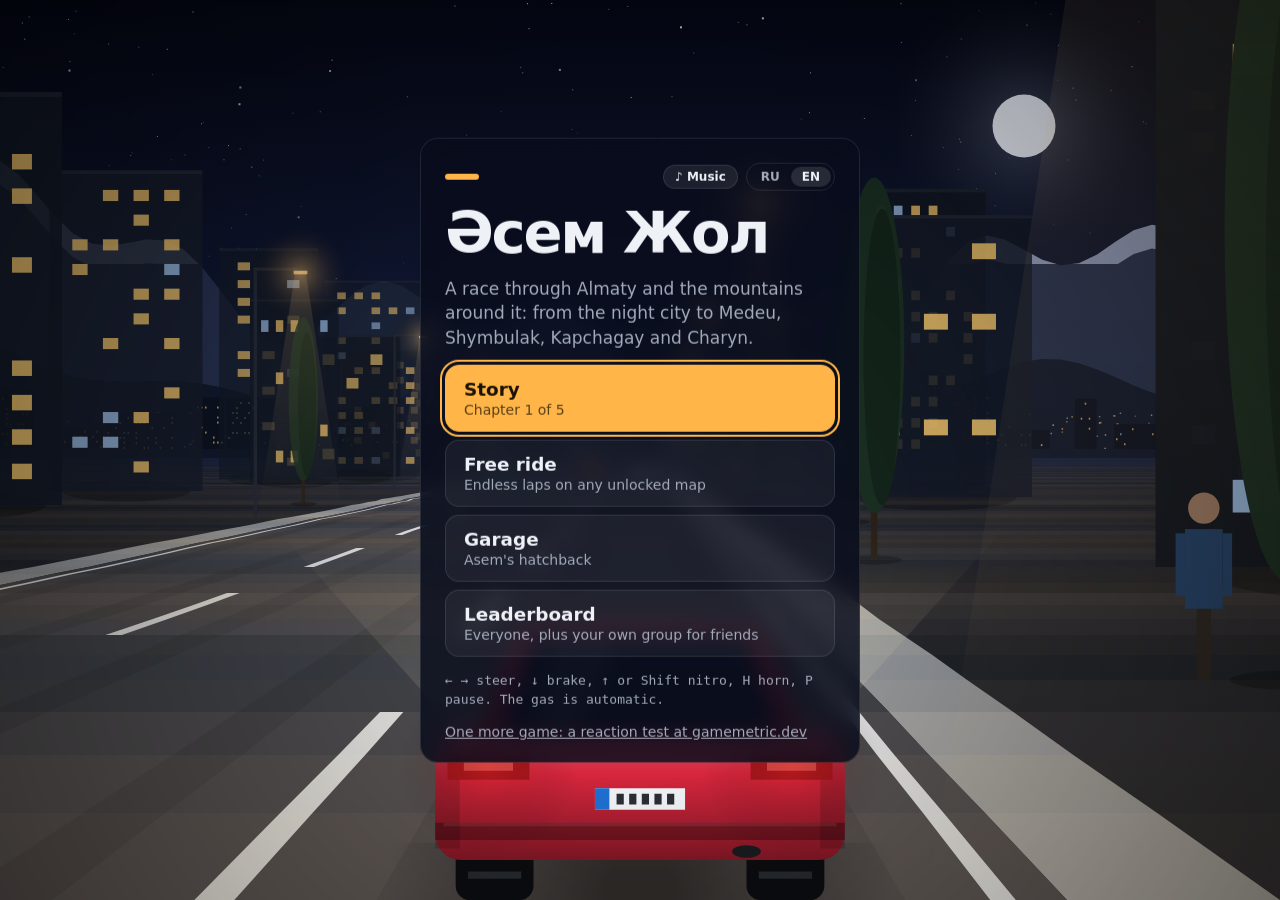
==== index.html @ b5f1201f "Friends in their own cars, Kazakh trash talk, a horn, a more realistic look Daurito drives a Skoda, " ====
<!doctype html>
<html lang="ru">
<head>
<meta charset="utf-8">
<meta name="viewport" content="width=device-width, initial-scale=1, viewport-fit=cover, user-scalable=no">
<title>Әсем Жол: ночная гонка по Алматы</title>
<meta name="description" content="Браузерная гонка по Алматы и горам вокруг: ночной город, дорога на Медеу, Шымбулак на рассвете, Капчагай на закате и Чарынский каньон. Сюжет из пяти глав и свободная езда.">
<link rel="canonical" href="https://asemface.com/">
<link rel="icon" href="favicon.svg" type="image/svg+xml">
<link rel="apple-touch-icon" href="icon-180.png">
<meta name="theme-color" content="#070b1a">
<meta property="og:type" content="website">
<meta property="og:url" content="https://asemface.com/">
<meta property="og:title" content="Әсем Жол: гонка по Алматы и горам">
<meta property="og:description" content="Ночной город, Медеу, Шымбулак, Капчагай и Чарын. Пять глав сюжета и свободная езда прямо в браузере.">
<meta property="og:image" content="https://asemface.com/og.png">
<meta property="og:image:width" content="1200">
<meta property="og:image:height" content="630">
<meta name="twitter:card" content="summary_large_image">
<link rel="stylesheet" href="style.css">
<script type="module" src="js/main.js"></script>
</head>
<body>
<canvas id="game" aria-label="Әсем Жол"></canvas>

<div class="hud" id="hud" hidden>
  <div class="hud-block hud-left">
    <p class="speed"><b id="hudSpeed">0</b> <span id="hudKmh">км/ч</span></p>
    <p class="dist" id="hudDist"></p>
    <div class="nitro" aria-hidden="true"><i id="hudNitro"></i></div>
  </div>
  <div class="hud-block hud-center">
    <p class="time" id="hudTime">0</p>
    <p class="zone" id="hudZone"></p>
    <p class="place" id="hudPlace"></p>
  </div>
  <div class="hud-right">
    <button type="button" class="icon-btn" id="pauseBtn" aria-label="Пауза">II</button>
    <button type="button" class="icon-btn" id="musicBtn" aria-label="Музыка">♪</button>
    <button type="button" class="icon-btn" id="muteBtn">Звук</button>
  </div>
</div>

<div class="banner" id="banner" aria-live="polite"></div>
<div class="toast" id="toast" aria-live="polite"></div>
<button type="button" class="nitro-btn" id="nitroBtn" hidden aria-label="Нитро">N</button>
<button type="button" class="horn-btn" id="hornBtn" hidden>Бип</button>

<div id="ui"></div>

<noscript><p class="noscript">Для игры нужен JavaScript.</p></noscript>
</body>
</html>
---- style.css ----
:root {
  color-scheme: dark;
  --bg: #070b1a;
  --panel: rgba(9, 13, 28, 0.84);
  --card: rgba(255, 255, 255, 0.05);
  --line: rgba(255, 255, 255, 0.1);
  --text: #eef1f6;
  --muted: #a3abbb;
  --accent: #ffb547;
  --on-accent: #1a1204;
  --sans: "Segoe UI Variable Display", "Segoe UI", system-ui, -apple-system, Roboto, Arial, sans-serif;
  --mono: "Cascadia Mono", "SF Mono", ui-monospace, Menlo, Consolas, monospace;
}

* { box-sizing: border-box; }

html, body {
  margin: 0;
  height: 100%;
  overflow: hidden;
  background: var(--bg);
  color: var(--text);
  font-family: var(--sans);
  -webkit-text-size-adjust: 100%;
  -webkit-tap-highlight-color: transparent;
  user-select: none;
  -webkit-user-select: none;
}

[hidden] { display: none !important; }

button { font: inherit; color: inherit; }

:focus-visible { outline: 2px solid var(--accent); outline-offset: 3px; }

#game {
  position: fixed;
  inset: 0;
  width: 100vw;
  height: 100dvh;
  display: block;
  touch-action: none;
}

/* HUD */

.hud {
  position: fixed;
  left: 0;
  right: 0;
  top: 0;
  display: grid;
  grid-template-columns: 1fr auto 1fr;
  align-items: start;
  gap: 8px;
  padding: max(12px, env(safe-area-inset-top)) max(14px, env(safe-area-inset-right)) 0 max(14px, env(safe-area-inset-left));
  pointer-events: none;
}
.hud p { margin: 0; }
.hud-block { text-shadow: 0 1px 3px rgba(0, 0, 0, 0.7); }
.speed { font-size: 0.875rem; color: var(--muted); }
.speed b { font-family: var(--mono); font-size: 1.9rem; color: var(--text); letter-spacing: -0.03em; }
.dist { font-family: var(--mono); font-size: 0.95rem; }
.nitro {
  width: 112px;
  height: 6px;
  margin-top: 8px;
  border-radius: 3px;
  background: rgba(255, 255, 255, 0.15);
  overflow: hidden;
}
.nitro i {
  display: block;
  height: 100%;
  background: linear-gradient(90deg, #5fb4ff, #9fe0ff);
  transform-origin: left center;
  transform: scaleX(0);
}
.hud.boost .nitro i { background: linear-gradient(90deg, #ff9a3d, #ffd36b); }
.hud-center { text-align: center; }
.time {
  font-family: var(--mono);
  font-size: 2.6rem;
  font-weight: 700;
  line-height: 1;
  color: var(--accent);
  letter-spacing: -0.04em;
}
.time.low { color: #ff6b5b; }
.zone { margin-top: 4px; font-size: 0.8125rem; color: var(--text); opacity: 0.85; font-weight: 600; }
.place { margin-top: 2px; font-family: var(--mono); font-size: 0.8125rem; color: var(--accent); font-weight: 700; }
.hud-right { display: flex; justify-content: flex-end; gap: 8px; pointer-events: auto; }
.icon-btn[aria-pressed="false"] { opacity: 0.45; text-decoration: line-through; }
.icon-btn {
  min-width: 40px;
  height: 40px;
  padding: 0 10px;
  border: 1px solid var(--line);
  border-radius: 999px;
  background: rgba(9, 13, 28, 0.55);
  font-weight: 700;
  font-size: 0.8125rem;
  cursor: pointer;
}

@media (max-width: 520px) {
  .speed b { font-size: 1.5rem; }
  .time { font-size: 2.1rem; }
  .dist { font-size: 0.8125rem; }
  .nitro { width: 84px; }
}

/* banner, toast, nitro button */

.banner {
  position: fixed;
  left: 50%;
  top: 26%;
  transform: translate(-50%, -50%);
  text-align: center;
  pointer-events: none;
  opacity: 0;
  text-shadow: 0 2px 10px rgba(0, 0, 0, 0.7);
  width: max-content;
  max-width: 92vw;
}
.banner.show { animation: banner 1.6s ease-out forwards; }
.banner b { display: block; font-size: clamp(2rem, 7vw, 3.6rem); font-weight: 800; letter-spacing: -0.03em; line-height: 1.05; }
.banner span { display: block; margin-top: 6px; font-family: var(--mono); font-size: 1.1rem; color: var(--accent); font-weight: 700; }
@keyframes banner {
  0% { opacity: 0; transform: translate(-50%, -40%) scale(0.96); }
  12% { opacity: 1; transform: translate(-50%, -50%) scale(1); }
  75% { opacity: 1; }
  100% { opacity: 0; }
}

.toast {
  position: fixed;
  left: 50%;
  top: 40%;
  transform: translate(-50%, 0);
  padding: 6px 14px;
  border-radius: 999px;
  background: rgba(95, 180, 255, 0.92);
  color: #04121f;
  font-weight: 800;
  font-size: 0.95rem;
  pointer-events: none;
  opacity: 0;
  transition: opacity 0.2s, transform 0.2s;
}
.toast.show { opacity: 1; transform: translate(-50%, -8px); }

.nitro-btn {
  position: fixed;
  right: max(18px, env(safe-area-inset-right));
  bottom: max(22px, env(safe-area-inset-bottom));
  width: 64px;
  height: 64px;
  border: 2px solid rgba(159, 224, 255, 0.6);
  border-radius: 50%;
  background: rgba(9, 13, 28, 0.5);
  color: #9fe0ff;
  font-weight: 800;
  font-size: 1.2rem;
  touch-action: none;
}
.horn-btn {
  position: fixed;
  right: max(18px, env(safe-area-inset-right));
  bottom: calc(max(22px, env(safe-area-inset-bottom)) + 76px);
  width: 56px;
  height: 56px;
  border: 2px solid rgba(255, 181, 71, 0.6);
  border-radius: 50%;
  background: rgba(9, 13, 28, 0.5);
  color: var(--accent);
  font-weight: 800;
  font-size: 0.85rem;
  touch-action: none;
}
.nitro-btn.on { background: #5fb4ff; color: #04121f; }

/* panels */

#ui:empty { display: none; }

.panel {
  position: fixed;
  left: 50%;
  top: 50%;
  transform: translate(-50%, -50%);
  width: min(440px, calc(100vw - 24px));
  max-height: calc(100dvh - 24px);
  overflow: auto;
  overscroll-behavior: contain;
  display: grid;
  gap: 14px;
  justify-items: start;
  align-content: start;
  padding: 24px 24px 22px;
  border: 1px solid var(--line);
  border-radius: 18px;
  background: var(--panel);
  -webkit-backdrop-filter: blur(10px);
  backdrop-filter: blur(10px);
  user-select: text;
  -webkit-user-select: text;
}
.panel.wide { width: min(760px, calc(100vw - 24px)); }
.panel-top { width: 100%; display: flex; align-items: center; justify-content: space-between; }
.mark { width: 34px; height: 6px; border-radius: 3px; background: var(--accent); }
.panel h1 { margin: 0; font-size: clamp(2.6rem, 11vw, 3.6rem); font-weight: 800; letter-spacing: -0.04em; line-height: 1; }
.panel h2 { margin: 0; font-size: 1.7rem; font-weight: 800; letter-spacing: -0.03em; line-height: 1.1; }
.panel p { margin: 0; }
.tag { color: var(--muted); font-size: 1.0625rem; line-height: 1.45; }
.keys { font-family: var(--mono); font-size: 0.8125rem; color: var(--muted); line-height: 1.5; }
.best { font-family: var(--mono); font-size: 0.9375rem; display: inline-flex; align-items: center; gap: 8px; }
.more { font-size: 0.875rem; color: var(--muted); }
.more:hover { color: var(--text); }
.over-label { color: var(--muted); font-weight: 600; }
.over-dist { font-family: var(--mono); font-size: 2.8rem; font-weight: 700; letter-spacing: -0.04em; line-height: 1; }
.record { color: var(--accent); font-weight: 800; }
.note { min-height: 1.3em; font-size: 0.9rem; color: var(--accent); font-weight: 600; }
.row { display: flex; flex-wrap: wrap; gap: 10px; }

.panel-head { width: 100%; display: flex; align-items: center; gap: 12px; }
.panel-head h2 { flex: 1; }
.head-note { font-family: var(--mono); font-size: 0.8125rem; color: var(--muted); }
.back {
  width: 40px;
  height: 40px;
  flex: none;
  border: 1px solid var(--line);
  border-radius: 50%;
  background: transparent;
  font-size: 1.1rem;
  cursor: pointer;
}

.top-right { display: flex; align-items: center; gap: 8px; }
.chip-btn { padding: 4px 11px; border: 1px solid var(--line); border-radius: 999px; background: none; font-size: 0.75rem; font-weight: 700; color: var(--muted); cursor: pointer; }
.chip-btn[aria-pressed="true"] { color: var(--text); background: rgba(255, 255, 255, 0.08); }
.langs { display: inline-flex; padding: 3px; border: 1px solid var(--line); border-radius: 999px; }
.langs button { border: 0; background: none; padding: 3px 11px; border-radius: 999px; font-size: 0.75rem; font-weight: 700; color: var(--muted); cursor: pointer; }
.langs button[aria-pressed="true"] { background: rgba(255, 255, 255, 0.12); color: var(--text); }

.btn {
  min-height: 46px;
  padding: 11px 22px;
  border: 1px solid var(--line);
  border-radius: 999px;
  background: transparent;
  font-weight: 700;
  font-size: 1rem;
  white-space: nowrap;
  cursor: pointer;
  transition: transform 0.15s, background-color 0.15s;
}
.btn:active { transform: translateY(1px) scale(0.98); }
.btn.primary { background: var(--accent); border-color: var(--accent); color: var(--on-accent); }
.btn.primary:hover { background: #ffc46b; }
.btn.ghost { border-color: transparent; color: var(--muted); }

/* main menu */

.menu { width: 100%; display: grid; gap: 8px; }
.menu-item {
  display: grid;
  gap: 2px;
  justify-items: start;
  width: 100%;
  padding: 13px 18px;
  border: 1px solid var(--line);
  border-radius: 14px;
  background: var(--card);
  text-align: left;
  cursor: pointer;
  transition: transform 0.15s, border-color 0.15s;
}
.menu-item:hover { border-color: rgba(255, 255, 255, 0.28); }
.menu-item:active { transform: scale(0.99); }
.menu-item b { font-size: 1.15rem; font-weight: 800; }
.menu-item span { font-size: 0.875rem; color: var(--muted); }
.menu-item.primary { background: var(--accent); border-color: var(--accent); color: var(--on-accent); }
.menu-item.primary span { color: rgba(26, 18, 4, 0.72); }

/* chapter and map cards */

.cards {
  width: 100%;
  display: grid;
  grid-template-columns: repeat(auto-fill, minmax(210px, 1fr));
  gap: 12px;
}
.card {
  display: grid;
  align-content: start;
  padding: 0;
  overflow: hidden;
  border: 1px solid var(--line);
  border-radius: 14px;
  background: var(--card);
  text-align: left;
  cursor: pointer;
  transition: transform 0.15s, border-color 0.15s;
}
.card:hover:not([disabled]) { border-color: rgba(255, 255, 255, 0.3); transform: translateY(-2px); }
.card[disabled] { cursor: default; }
.card[disabled] img { filter: grayscale(0.85) brightness(0.55); }
.card img { width: 100%; aspect-ratio: 16 / 9; display: block; object-fit: cover; }
.card-body { display: grid; gap: 4px; padding: 10px 12px 12px; }
.card-body small { font-size: 0.75rem; color: var(--muted); font-weight: 600; }
.card-body b { font-size: 1.02rem; font-weight: 800; }
.card-body .best { font-size: 0.8125rem; color: var(--muted); }
.lock { font-size: 0.8125rem; color: var(--muted); }

.stars { display: inline-flex; gap: 2px; font-size: 1.05rem; line-height: 1; }
.stars i { font-style: normal; color: rgba(255, 255, 255, 0.22); }
.stars i.on { color: var(--accent); }
.panel > .stars { font-size: 2rem; gap: 6px; }

.hero-img { width: 100%; aspect-ratio: 16 / 9; object-fit: cover; border-radius: 12px; border: 1px solid var(--line); }
.story-title { font-size: 1.9rem; }
.goal { font-size: 0.975rem; line-height: 1.45; }
.goal b { color: var(--accent); }

/* leaderboard */

.chips { width: 100%; display: flex; flex-wrap: wrap; gap: 6px; }
.chip { padding: 6px 12px; border: 1px solid var(--line); border-radius: 999px; background: none; font-size: 0.8125rem; font-weight: 700; color: var(--muted); cursor: pointer; white-space: nowrap; }
.chip.on { background: var(--accent); border-color: var(--accent); color: var(--on-accent); }
.chips.boards .chip.on { background: rgba(255, 255, 255, 0.14); border-color: rgba(255, 255, 255, 0.3); color: var(--text); }
.board { width: 100%; margin: 0; padding: 0; list-style: none; display: grid; gap: 2px; }
.row-entry { display: grid; grid-template-columns: 2.2em 12px 1fr auto; align-items: center; gap: 10px; padding: 7px 10px; border-radius: 10px; }
.row-entry:nth-child(odd) { background: var(--card); }
.row-entry.me { background: rgba(255, 181, 71, 0.16); }
.row-entry .pos { font-family: var(--mono); color: var(--muted); text-align: right; }
.row-entry .dot { width: 12px; height: 12px; border-radius: 50%; }
.row-entry .who { font-weight: 700; overflow: hidden; text-overflow: ellipsis; white-space: nowrap; }
.row-entry .who small { margin-left: 8px; font-weight: 600; font-size: 0.72rem; color: var(--muted); }
.row-entry.me .who small { color: var(--accent); }
.row-entry .val { font-family: var(--mono); font-weight: 700; }
.row-entry.npc { opacity: 0.8; }
.board .empty { padding: 10px; color: var(--muted); }
.board-note { font-size: 0.875rem; color: var(--muted); min-height: 1.2em; }
.name-box, .send-box { width: 100%; display: grid; gap: 6px; }
.name-box label { font-weight: 700; font-size: 0.9rem; }
.name-box input, .send-box input {
  flex: 1;
  min-width: 0;
  height: 44px;
  padding: 0 14px;
  border: 1px solid var(--line);
  border-radius: 999px;
  background: rgba(255, 255, 255, 0.06);
  color: var(--text);
  font: inherit;
}
.name-box input:focus, .send-box input:focus { outline: 2px solid var(--accent); outline-offset: 1px; }
.name-box .row, .send-box .row { flex-wrap: nowrap; }
.hint { font-size: 0.78rem; color: var(--muted); }

/* garage */

.showcase { width: 100%; display: grid; grid-template-columns: 1.1fr 1fr; gap: 16px; align-items: start; }
.car-big { width: 100%; height: auto; border-radius: 12px; display: block; border: 1px solid var(--line); }
.paint-label { font-size: 0.8125rem; color: var(--muted); font-weight: 600; }
.paints { display: flex; flex-wrap: wrap; gap: 7px; }
.paint { width: 26px; height: 26px; border-radius: 50%; border: 2px solid rgba(255, 255, 255, 0.25); cursor: pointer; padding: 0; }
.paint.on { border-color: var(--accent); box-shadow: 0 0 0 2px rgba(255, 181, 71, 0.35); }
.car-grid { width: 100%; display: grid; grid-template-columns: repeat(auto-fill, minmax(118px, 1fr)); gap: 8px; }
.car-tile { display: grid; gap: 4px; padding: 6px 6px 8px; border: 1px solid var(--line); border-radius: 12px; background: var(--card); cursor: pointer; text-align: center; font-size: 0.8125rem; font-weight: 700; }
.car-tile canvas { width: 100%; height: auto; border-radius: 8px; display: block; }
.car-tile.viewing { border-color: rgba(255, 255, 255, 0.4); }
.car-tile.chosen { border-color: var(--accent); }
.car-tile .lock { font-weight: 600; }
@media (max-width: 600px) { .showcase { grid-template-columns: 1fr; } }

.garage { width: 100%; display: grid; gap: 12px; }
.car {
  display: grid;
  grid-template-columns: 180px 1fr;
  gap: 14px;
  align-items: start;
  padding: 12px;
  border: 1px solid var(--line);
  border-radius: 14px;
  background: var(--card);
}
.car.selected { border-color: var(--accent); }
.car-pic { width: 100%; height: auto; border-radius: 10px; display: block; }
.car-body { display: grid; gap: 8px; justify-items: start; }
.car-body b { font-size: 1.1rem; }
.car-note { font-size: 0.875rem; color: var(--muted); line-height: 1.4; }
.car-stats { margin: 0; display: grid; grid-template-columns: auto auto; gap: 4px 12px; align-items: center; font-size: 0.8125rem; color: var(--muted); }
.car-stats dd { margin: 0; display: inline-flex; gap: 3px; }
.car-stats i { width: 14px; height: 6px; border-radius: 2px; background: rgba(255, 255, 255, 0.15); }
.car-stats i.on { background: var(--accent); }
.picked { font-weight: 700; color: var(--accent); }

@media (max-width: 520px) {
  .panel { padding: 20px 16px 18px; }
  .car { grid-template-columns: 1fr; }
  .cards { grid-template-columns: 1fr 1fr; gap: 8px; }
  .card-body { padding: 8px 10px 10px; }
  .card-body b { font-size: 0.9rem; }
}

.noscript { position: fixed; inset: 0; display: grid; place-items: center; font-weight: 700; }

/* link preview frame, see ?og in js/main.js */
.og #ui, .og .hud { display: none !important; }
.og-title {
  position: fixed;
  left: 64px;
  top: 56px;
  display: grid;
  gap: 10px;
  text-shadow: 0 2px 16px rgba(0, 0, 0, 0.6);
}
.og-title b { font-size: 108px; font-weight: 800; letter-spacing: -0.045em; line-height: 1; }
.og-title span { font-size: 34px; font-weight: 600; color: var(--accent); }

@media (prefers-reduced-motion: reduce) {
  .banner.show { animation-timing-function: steps(1); }
  .card, .menu-item, .btn { transition: none; }
}
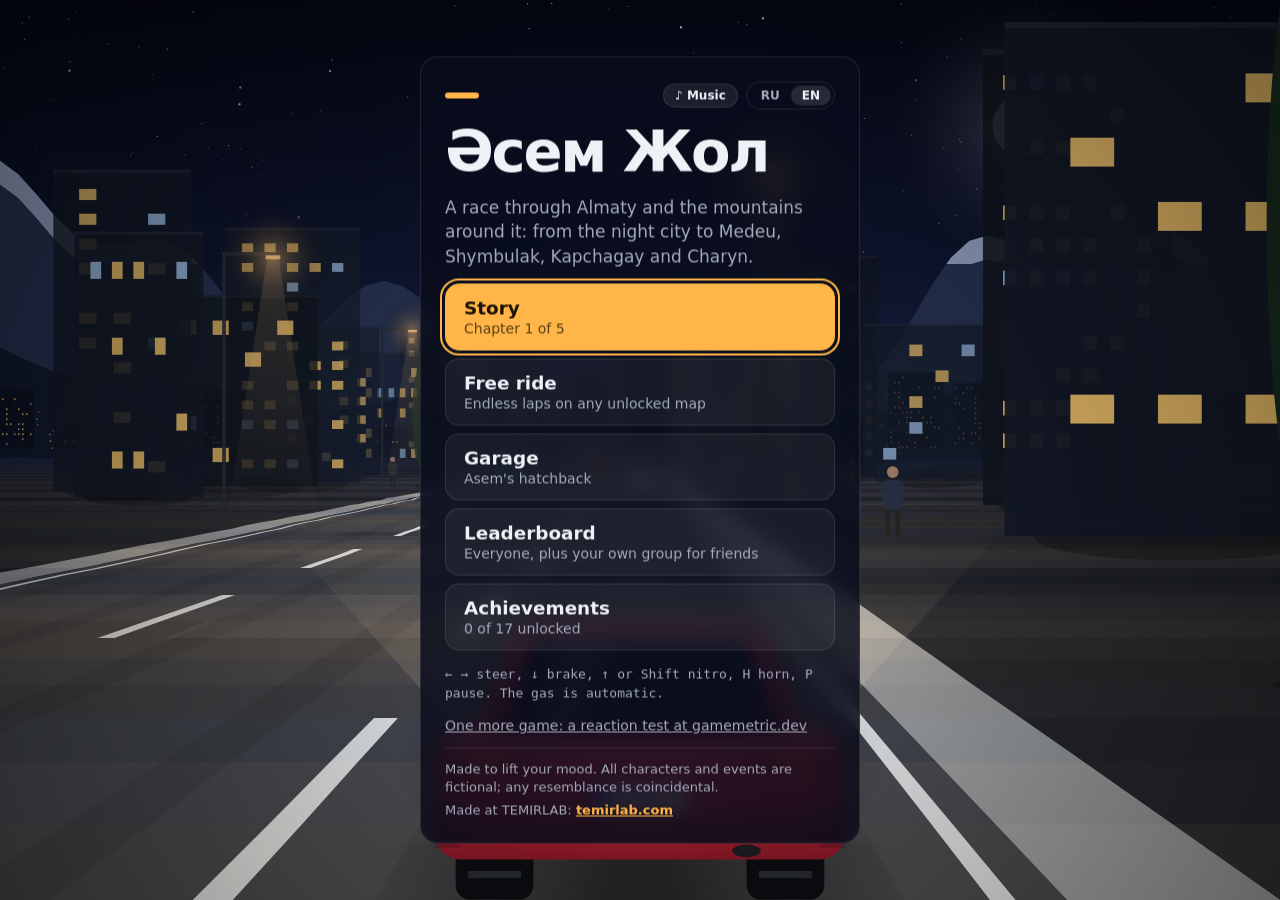
==== commit 96fb7fb2: "Style points, achievements, baursaks, potholes, the melon truck, fireworks Close calls, overtakes, p" ====
--- a/index.html
+++ b/index.html
@@ -33,6 +33,7 @@
     <p class="time" id="hudTime">0</p>
     <p class="zone" id="hudZone"></p>
     <p class="place" id="hudPlace"></p>
+    <p class="style-total" id="hudStyle"></p>
   </div>
   <div class="hud-right">
     <button type="button" class="icon-btn" id="pauseBtn" aria-label="Пауза">II</button>
@@ -43,6 +44,8 @@
 
 <div class="banner" id="banner" aria-live="polite"></div>
 <div class="toast" id="toast" aria-live="polite"></div>
+<div class="style-pop" id="stylePop" aria-hidden="true"></div>
+<div class="ach-toast" id="achToast" aria-live="polite"></div>
 <button type="button" class="nitro-btn" id="nitroBtn" hidden aria-label="Нитро">N</button>
 <button type="button" class="horn-btn" id="hornBtn" hidden>Бип</button>
 
--- a/style.css
+++ b/style.css
@@ -76,6 +76,8 @@
   transform-origin: left center;
   transform: scaleX(0);
 }
+.hud.radar .speed b { color: #ff5a4a; animation: radar 0.5s steps(2) infinite; }
+@keyframes radar { 50% { opacity: 0.45; } }
 .hud.boost .nitro i { background: linear-gradient(90deg, #ff9a3d, #ffd36b); }
 .hud-center { text-align: center; }
 .time {
@@ -151,6 +153,53 @@
 }
 .toast.show { opacity: 1; transform: translate(-50%, -8px); }
 
+.style-total { margin-top: 2px; font-family: var(--mono); font-size: 0.8125rem; color: #9fe0ff; font-weight: 700; }
+.style-pop {
+  position: fixed;
+  left: 50%;
+  bottom: 30%;
+  transform: translateX(-50%);
+  font-weight: 800;
+  font-size: clamp(1rem, 3.4vw, 1.4rem);
+  color: #9fe0ff;
+  text-shadow: 0 2px 8px rgba(0, 0, 0, 0.7);
+  pointer-events: none;
+  opacity: 0;
+  white-space: nowrap;
+}
+.style-pop.show { animation: pop-up 1.1s ease-out forwards; }
+@keyframes pop-up {
+  0% { opacity: 0; transform: translate(-50%, 10px) scale(0.9); }
+  15% { opacity: 1; transform: translate(-50%, 0) scale(1.05); }
+  70% { opacity: 1; }
+  100% { opacity: 0; transform: translate(-50%, -30px) scale(1); }
+}
+.ach-toast {
+  position: fixed;
+  left: 50%;
+  top: calc(max(12px, env(safe-area-inset-top)) + 118px);
+  transform: translate(-50%, -40px);
+  opacity: 0;
+  display: grid;
+  gap: 2px;
+  justify-items: center;
+  padding: 10px 18px;
+  border: 1px solid var(--accent);
+  border-radius: 14px;
+  background: rgba(9, 13, 28, 0.9);
+  pointer-events: none;
+  transition: transform 0.35s cubic-bezier(0.16, 1, 0.3, 1), opacity 0.25s;
+}
+.ach-toast.show { transform: translate(-50%, 0); opacity: 1; }
+.ach-toast small { font-size: 0.72rem; color: var(--accent); font-weight: 700; text-transform: uppercase; letter-spacing: 0.06em; }
+.ach-toast b { font-size: 1rem; }
+.ach-list { width: 100%; display: grid; grid-template-columns: repeat(auto-fill, minmax(230px, 1fr)); gap: 8px; }
+.ach { display: grid; grid-template-columns: 28px 1fr; gap: 10px; align-items: start; padding: 10px 12px; border: 1px solid var(--line); border-radius: 12px; background: var(--card); opacity: 0.6; }
+.ach.done { opacity: 1; border-color: rgba(255, 181, 71, 0.5); }
+.ach-mark { width: 26px; height: 26px; border-radius: 50%; display: grid; place-items: center; border: 1px solid var(--line); color: var(--on-accent); font-weight: 800; }
+.ach.done .ach-mark { background: var(--accent); border-color: var(--accent); }
+.ach b { font-size: 0.95rem; }
+.ach p { margin: 2px 0 0; font-size: 0.8125rem; color: var(--muted); line-height: 1.35; }
 .nitro-btn {
   position: fixed;
   right: max(18px, env(safe-area-inset-right));
@@ -218,6 +267,9 @@
 .best { font-family: var(--mono); font-size: 0.9375rem; display: inline-flex; align-items: center; gap: 8px; }
 .more { font-size: 0.875rem; color: var(--muted); }
 .more:hover { color: var(--text); }
+.about { width: 100%; display: grid; gap: 4px; padding-top: 12px; border-top: 1px solid var(--line); font-size: 0.8125rem; color: var(--muted); line-height: 1.45; }
+.about p { margin: 0; }
+.about a { color: var(--accent); font-weight: 700; }
 .over-label { color: var(--muted); font-weight: 600; }
 .over-dist { font-family: var(--mono); font-size: 2.8rem; font-weight: 700; letter-spacing: -0.04em; line-height: 1; }
 .record { color: var(--accent); font-weight: 800; }
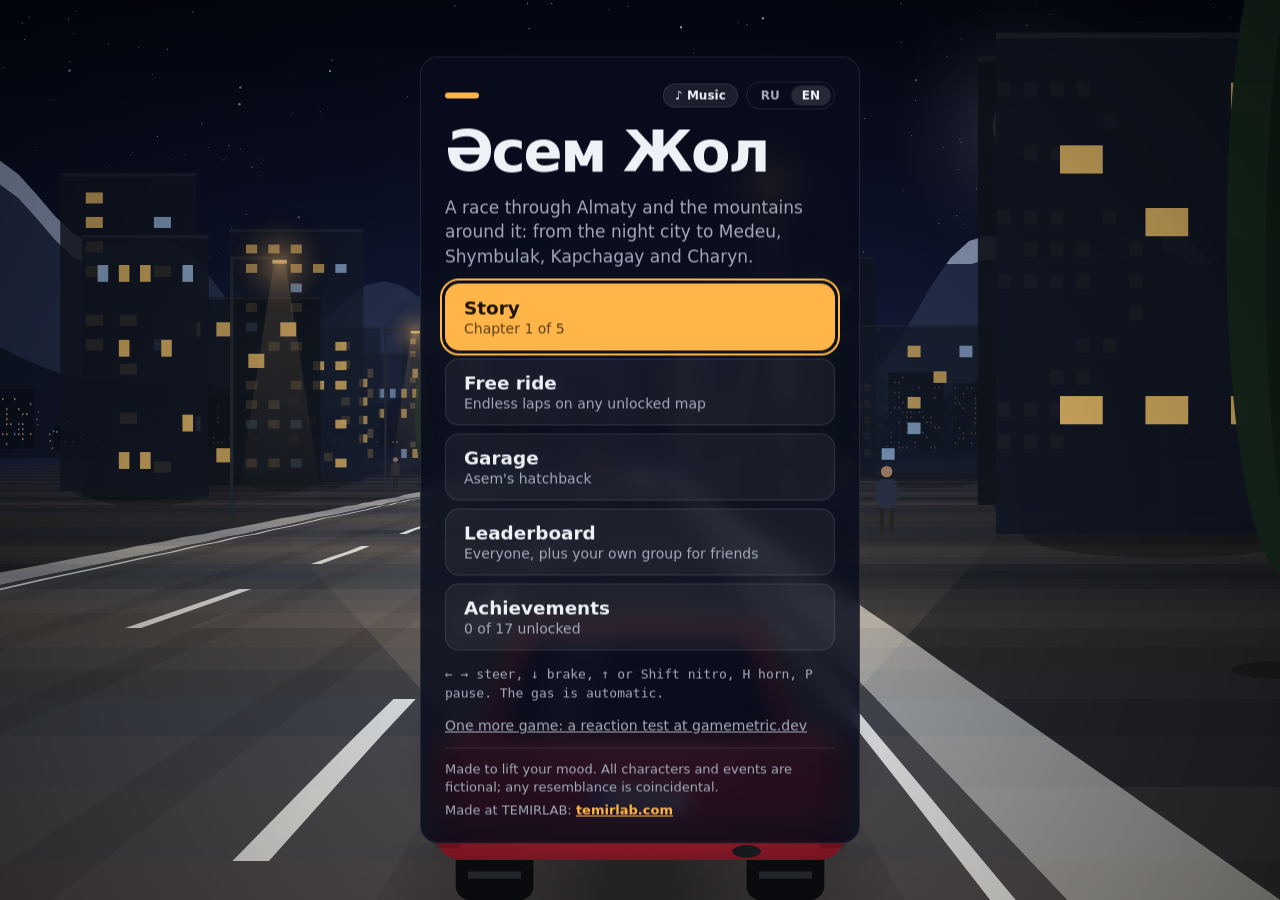
==== commit 85848f74: "Fix the music after a pause and missed crashes at top speed, add a full screen button Music came bac" ====
--- a/index.html
+++ b/index.html
@@ -8,6 +8,11 @@
 <link rel="canonical" href="https://asemface.com/">
 <link rel="icon" href="favicon.svg" type="image/svg+xml">
 <link rel="apple-touch-icon" href="icon-180.png">
+<link rel="manifest" href="manifest.webmanifest">
+<meta name="apple-mobile-web-app-capable" content="yes">
+<meta name="mobile-web-app-capable" content="yes">
+<meta name="apple-mobile-web-app-status-bar-style" content="black-translucent">
+<meta name="apple-mobile-web-app-title" content="Әсем Жол">
 <meta name="theme-color" content="#070b1a">
 <meta property="og:type" content="website">
 <meta property="og:url" content="https://asemface.com/">
@@ -36,9 +41,12 @@
     <p class="style-total" id="hudStyle"></p>
   </div>
   <div class="hud-right">
-    <button type="button" class="icon-btn" id="pauseBtn" aria-label="Пауза">II</button>
-    <button type="button" class="icon-btn" id="musicBtn" aria-label="Музыка">♪</button>
-    <button type="button" class="icon-btn" id="muteBtn">Звук</button>
+    <div class="hud-btns">
+      <button type="button" class="icon-btn" id="pauseBtn" aria-label="Пауза">II</button>
+      <button type="button" class="icon-btn" id="musicBtn" aria-label="Музыка">♪</button>
+      <button type="button" class="icon-btn" id="muteBtn">Звук</button>
+    </div>
+    <button type="button" class="icon-btn" id="fullBtn" aria-label="На весь экран" hidden></button>
   </div>
 </div>
 
--- a/style.css
+++ b/style.css
@@ -92,6 +92,8 @@
 .zone { margin-top: 4px; font-size: 0.8125rem; color: var(--text); opacity: 0.85; font-weight: 600; }
 .place { margin-top: 2px; font-family: var(--mono); font-size: 0.8125rem; color: var(--accent); font-weight: 700; }
 .hud-right { display: flex; justify-content: flex-end; gap: 8px; pointer-events: auto; }
+.hud-btns { display: flex; gap: 8px; }
+.icon-btn svg { display: block; margin: 0 auto; }
 .icon-btn[aria-pressed="false"] { opacity: 0.45; text-decoration: line-through; }
 .icon-btn {
   min-width: 40px;
@@ -106,6 +108,7 @@
 }
 
 @media (max-width: 520px) {
+  .hud-right { flex-direction: column; align-items: flex-end; }
   .speed b { font-size: 1.5rem; }
   .time { font-size: 2.1rem; }
   .dist { font-size: 0.8125rem; }
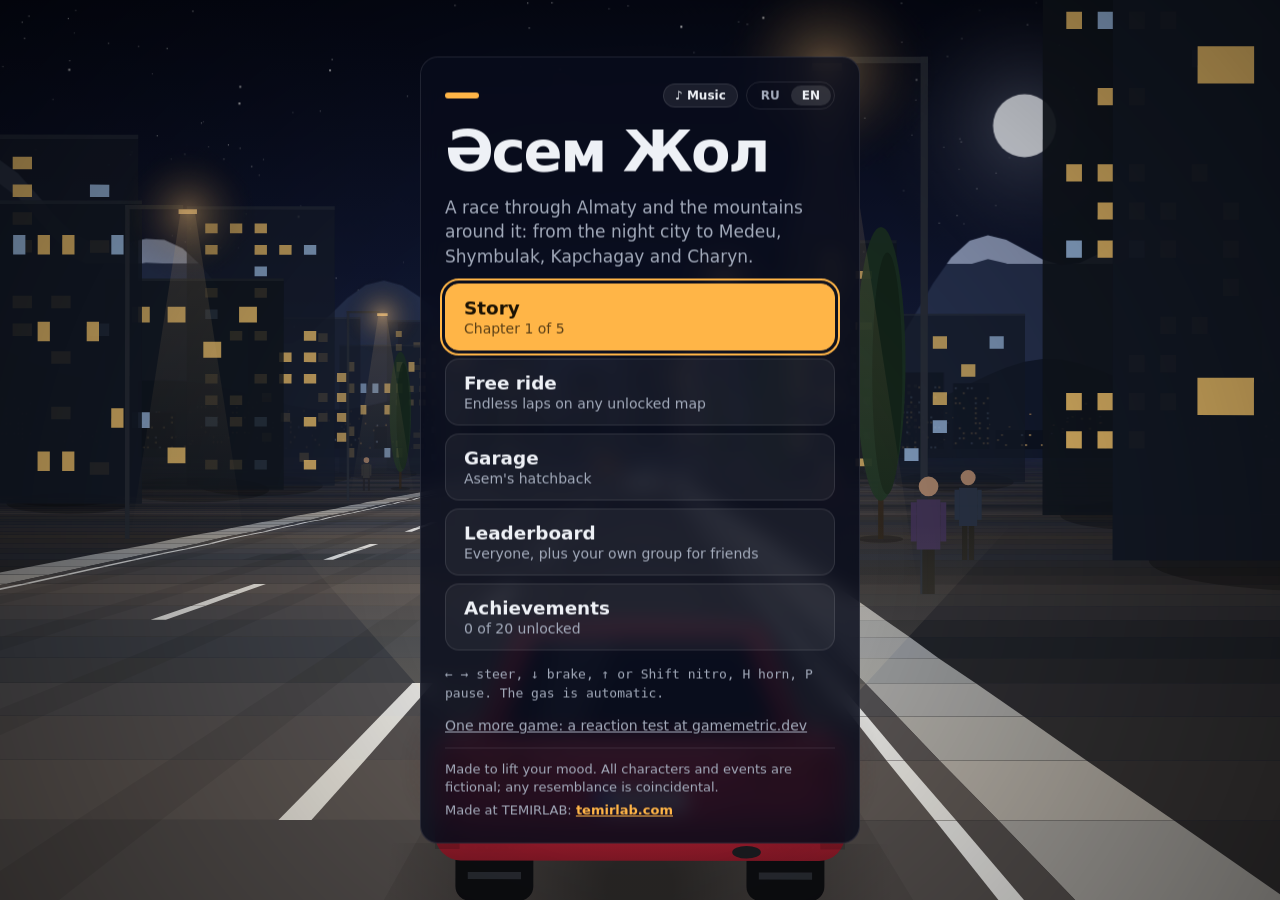
==== commit 3a242cea: "Less text on the screen, more things on the road Style points no longer pop up in the middle of the " ====
--- a/index.html
+++ b/index.html
@@ -39,6 +39,7 @@
     <p class="zone" id="hudZone"></p>
     <p class="place" id="hudPlace"></p>
     <p class="style-total" id="hudStyle"></p>
+    <p class="style-gain" id="hudGain" aria-hidden="true"></p>
   </div>
   <div class="hud-right">
     <div class="hud-btns">
@@ -51,8 +52,6 @@
 </div>
 
 <div class="banner" id="banner" aria-live="polite"></div>
-<div class="toast" id="toast" aria-live="polite"></div>
-<div class="style-pop" id="stylePop" aria-hidden="true"></div>
 <div class="ach-toast" id="achToast" aria-live="polite"></div>
 <button type="button" class="nitro-btn" id="nitroBtn" hidden aria-label="Нитро">N</button>
 <button type="button" class="horn-btn" id="hornBtn" hidden>Бип</button>
--- a/style.css
+++ b/style.css
@@ -108,6 +108,7 @@
 }
 
 @media (max-width: 520px) {
+  .place, .style-total { font-size: 0.75rem; letter-spacing: -0.02em; }
   .hud-right { flex-direction: column; align-items: flex-end; }
   .speed b { font-size: 1.5rem; }
   .time { font-size: 2.1rem; }
@@ -115,7 +116,7 @@
   .nitro { width: 84px; }
 }
 
-/* banner, toast, nitro button */
+/* banner, nitro button */
 
 .banner {
   position: fixed;
@@ -139,48 +140,14 @@
   100% { opacity: 0; }
 }
 
-.toast {
+.style-total { margin-top: 2px; font-family: var(--mono); font-size: 0.8125rem; color: #9fe0ff; font-weight: 700; }
+.style-gain { min-height: 1.1em; font-family: var(--mono); font-size: 0.75rem; font-weight: 700; color: #9fe0ff; opacity: 0.85; }
+.style-gain.minus { color: #ff6b5b; }
+.time.pen { color: #ff6b5b; }
+.ach-toast {
   position: fixed;
   left: 50%;
-  top: 40%;
-  transform: translate(-50%, 0);
-  padding: 6px 14px;
-  border-radius: 999px;
-  background: rgba(95, 180, 255, 0.92);
-  color: #04121f;
-  font-weight: 800;
-  font-size: 0.95rem;
-  pointer-events: none;
-  opacity: 0;
-  transition: opacity 0.2s, transform 0.2s;
-}
-.toast.show { opacity: 1; transform: translate(-50%, -8px); }
-
-.style-total { margin-top: 2px; font-family: var(--mono); font-size: 0.8125rem; color: #9fe0ff; font-weight: 700; }
-.style-pop {
-  position: fixed;
-  left: 50%;
-  bottom: 30%;
-  transform: translateX(-50%);
-  font-weight: 800;
-  font-size: clamp(1rem, 3.4vw, 1.4rem);
-  color: #9fe0ff;
-  text-shadow: 0 2px 8px rgba(0, 0, 0, 0.7);
-  pointer-events: none;
-  opacity: 0;
-  white-space: nowrap;
-}
-.style-pop.show { animation: pop-up 1.1s ease-out forwards; }
-@keyframes pop-up {
-  0% { opacity: 0; transform: translate(-50%, 10px) scale(0.9); }
-  15% { opacity: 1; transform: translate(-50%, 0) scale(1.05); }
-  70% { opacity: 1; }
-  100% { opacity: 0; transform: translate(-50%, -30px) scale(1); }
-}
-.ach-toast {
-  position: fixed;
-  left: 50%;
-  top: calc(max(12px, env(safe-area-inset-top)) + 118px);
+  top: calc(max(12px, env(safe-area-inset-top)) + 140px);
   transform: translate(-50%, -40px);
   opacity: 0;
   display: grid;
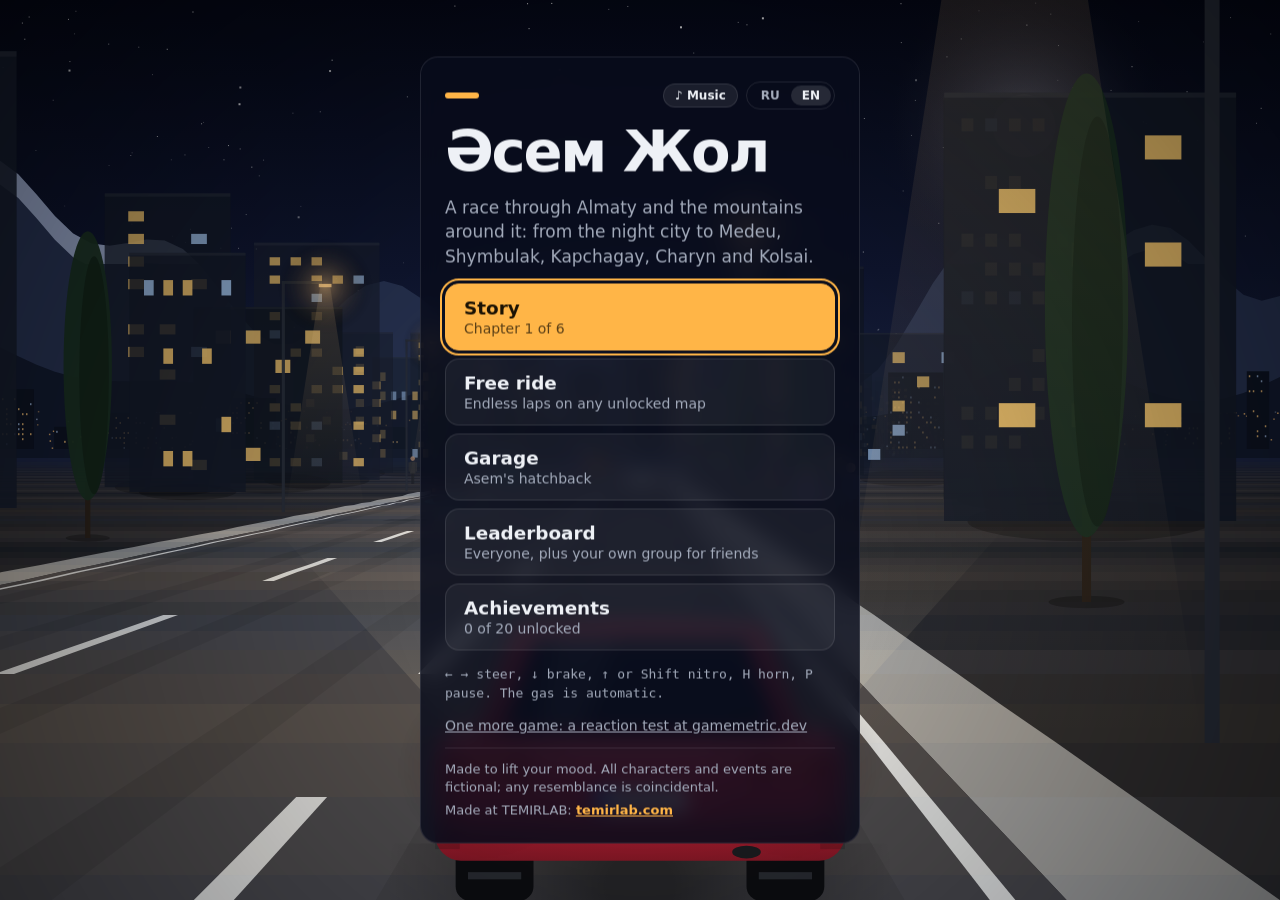
==== commit 6150b402: "Add Kolsai in the rain: a sixth map and story chapter Autumn after the summer at Charyn: rain over S" ====
--- a/index.html
+++ b/index.html
@@ -4,7 +4,7 @@
 <meta charset="utf-8">
 <meta name="viewport" content="width=device-width, initial-scale=1, viewport-fit=cover, user-scalable=no">
 <title>Әсем Жол: ночная гонка по Алматы</title>
-<meta name="description" content="Браузерная гонка по Алматы и горам вокруг: ночной город, дорога на Медеу, Шымбулак на рассвете, Капчагай на закате и Чарынский каньон. Сюжет из пяти глав и свободная езда.">
+<meta name="description" content="Браузерная гонка по Алматы и горам вокруг: ночной город, дорога на Медеу, Шымбулак на рассвете, Капчагай на закате, Чарынский каньон и Кольсай под дождём. Сюжет из шести глав и свободная езда.">
 <link rel="canonical" href="https://asemface.com/">
 <link rel="icon" href="favicon.svg" type="image/svg+xml">
 <link rel="apple-touch-icon" href="icon-180.png">
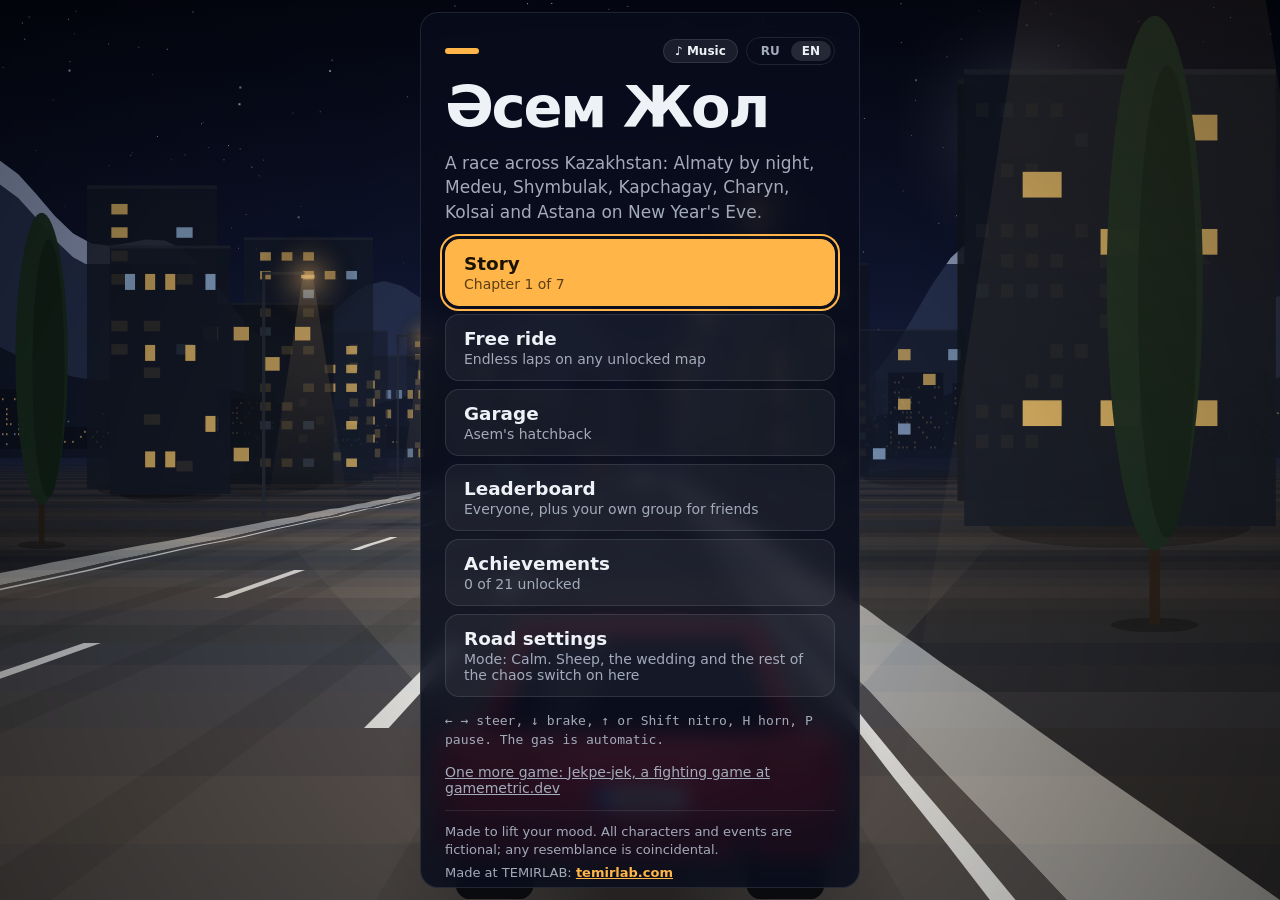
==== commit 41bf9499: "Add New Year in Astana, and start everyone on the calm level A seventh map and story chapter: a bliz" ====
--- a/index.html
+++ b/index.html
@@ -4,7 +4,7 @@
 <meta charset="utf-8">
 <meta name="viewport" content="width=device-width, initial-scale=1, viewport-fit=cover, user-scalable=no">
 <title>Әсем Жол: ночная гонка по Алматы</title>
-<meta name="description" content="Браузерная гонка по Алматы и горам вокруг: ночной город, дорога на Медеу, Шымбулак на рассвете, Капчагай на закате, Чарынский каньон и Кольсай под дождём. Сюжет из шести глав и свободная езда.">
+<meta name="description" content="Браузерная гонка по Алматы и горам вокруг: ночной город, дорога на Медеу, Шымбулак на рассвете, Капчагай на закате, Чарынский каньон, Кольсай под дождём и новогодняя Астана. Сюжет из семи глав и свободная езда.">
 <link rel="canonical" href="https://asemface.com/">
 <link rel="icon" href="favicon.svg" type="image/svg+xml">
 <link rel="apple-touch-icon" href="icon-180.png">
--- a/style.css
+++ b/style.css
@@ -287,6 +287,22 @@
 /* main menu */
 
 .menu { width: 100%; display: grid; gap: 8px; }
+.levels { width: 100%; display: grid; grid-template-columns: repeat(3, 1fr); gap: 8px; }
+.levels .menu-item { padding: 12px 14px; }
+.levels .menu-item b { font-size: 1rem; }
+.levels .menu-item[aria-pressed="true"] { border-color: var(--accent); background: rgba(255, 181, 71, 0.12); }
+.opt-head { width: 100%; margin: 14px 0 6px; font-size: 0.72rem; font-weight: 700; letter-spacing: 0.06em; text-transform: uppercase; color: var(--muted); }
+.opt-list { width: 100%; display: grid; grid-template-columns: repeat(auto-fill, minmax(230px, 1fr)); gap: 6px; }
+.opt { display: flex; align-items: center; justify-content: space-between; gap: 10px; padding: 10px 12px; border: 1px solid var(--line); border-radius: 12px; background: var(--card); color: var(--text); font: inherit; font-size: 0.875rem; font-weight: 600; text-align: left; cursor: pointer; }
+.opt i { position: relative; flex: none; width: 34px; height: 20px; border-radius: 999px; background: rgba(255, 255, 255, 0.16); transition: background 0.15s; }
+.opt i::after { content: ''; position: absolute; top: 3px; left: 3px; width: 14px; height: 14px; border-radius: 50%; background: #fff; transition: transform 0.15s; }
+.opt[aria-pressed="true"] i { background: var(--accent); }
+.opt[aria-pressed="true"] i::after { transform: translateX(14px); }
+.level-chips { display: flex; flex-wrap: wrap; justify-content: center; gap: 6px; margin-bottom: 14px; }
+@media (max-width: 520px) {
+  .levels { grid-template-columns: 1fr; }
+  .levels .menu-item { padding: 10px 14px; }
+}
 .menu-item {
   display: grid;
   gap: 2px;
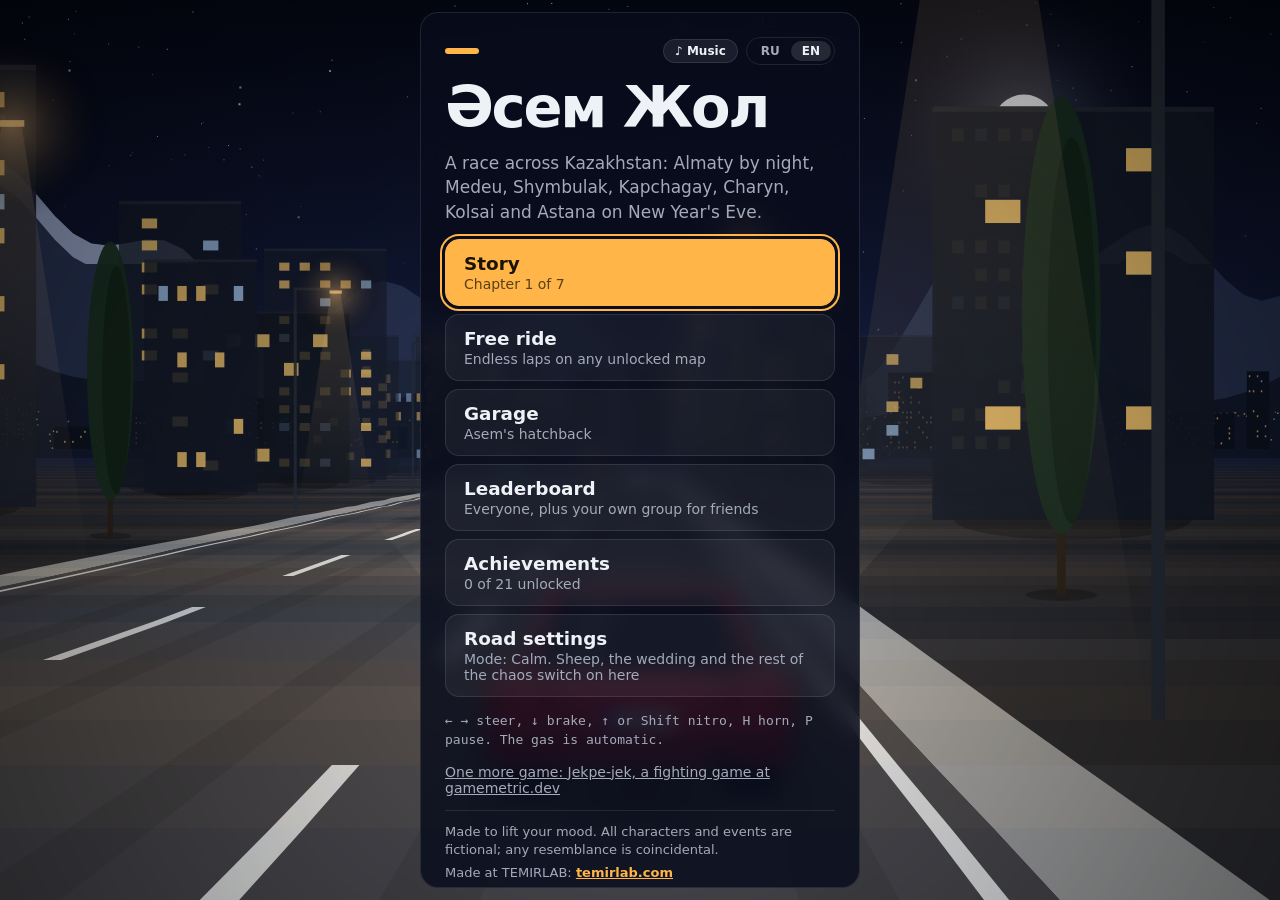
==== commit 337e418d: "Search: genre words in title and description (ru/en), hreflang, sitemap, VideoGame markup" ====
--- a/index.html
+++ b/index.html
@@ -3,9 +3,12 @@
 <head>
 <meta charset="utf-8">
 <meta name="viewport" content="width=device-width, initial-scale=1, viewport-fit=cover, user-scalable=no">
-<title>Әсем Жол: ночная гонка по Алматы</title>
-<meta name="description" content="Браузерная гонка по Алматы и горам вокруг: ночной город, дорога на Медеу, Шымбулак на рассвете, Капчагай на закате, Чарынский каньон, Кольсай под дождём и новогодняя Астана. Сюжет из семи глав и свободная езда.">
+<title>Әсем Жол — гонки на машинах по Алматы, играть онлайн бесплатно</title>
+<meta name="description" content="Бесплатные гонки на машинах в браузере: ночной Алматы, Медеу, Шымбулак, Капчагай, Чарын, Кольсай и новогодняя Астана. Сюжет из 7 глав, гараж, нитро, обгоны. Без скачивания, на телефоне и ПК.">
 <link rel="canonical" href="https://asemface.com/">
+<link rel="alternate" hreflang="ru" href="https://asemface.com/?lang=ru">
+<link rel="alternate" hreflang="en" href="https://asemface.com/?lang=en">
+<link rel="alternate" hreflang="x-default" href="https://asemface.com/">
 <link rel="icon" href="favicon.svg" type="image/svg+xml">
 <link rel="apple-touch-icon" href="icon-180.png">
 <link rel="manifest" href="manifest.webmanifest">
@@ -16,12 +19,52 @@
 <meta name="theme-color" content="#070b1a">
 <meta property="og:type" content="website">
 <meta property="og:url" content="https://asemface.com/">
-<meta property="og:title" content="Әсем Жол: гонка по Алматы и горам">
-<meta property="og:description" content="Ночной город, Медеу, Шымбулак, Капчагай и Чарын. Пять глав сюжета и свободная езда прямо в браузере.">
+<meta property="og:title" content="Әсем Жол — гонки на машинах по Алматы и горам">
+<meta property="og:description" content="Ночной Алматы, Медеу, Шымбулак, Капчагай, Чарын, Кольсай и Астана. Семь глав сюжета, гараж и свободная езда прямо в браузере, бесплатно.">
 <meta property="og:image" content="https://asemface.com/og.png">
 <meta property="og:image:width" content="1200">
 <meta property="og:image:height" content="630">
 <meta name="twitter:card" content="summary_large_image">
+<script type="application/ld+json">
+{
+ "@context": "https://schema.org",
+ "@type": "VideoGame",
+ "name": "Әсем Жол",
+ "alternateName": "Asem Road",
+ "url": "https://asemface.com/",
+ "image": "https://asemface.com/og.png",
+ "description": "Бесплатные гонки на машинах в браузере: ночной Алматы, Медеу, Шымбулак, Капчагай, Чарын, Кольсай и новогодняя Астана. Сюжет из 7 глав, гараж, нитро, обгоны. Без скачивания, на телефоне и ПК.",
+ "genre": [
+  "Racing",
+  "Arcade",
+  "Driving"
+ ],
+ "gamePlatform": [
+  "Web browser",
+  "Android",
+  "iOS",
+  "Windows",
+  "macOS"
+ ],
+ "applicationCategory": "Game",
+ "operatingSystem": "Any",
+ "inLanguage": [
+  "ru",
+  "en"
+ ],
+ "isAccessibleForFree": true,
+ "offers": {
+  "@type": "Offer",
+  "price": "0",
+  "priceCurrency": "USD"
+ },
+ "author": {
+  "@type": "Organization",
+  "name": "TEMIRLAB",
+  "url": "https://temirlab.com/"
+ }
+}
+</script>
 <link rel="stylesheet" href="style.css">
 <script type="module" src="js/main.js"></script>
 </head>
--- a/style.css
+++ b/style.css
@@ -362,6 +362,11 @@
 .story-title { font-size: 1.9rem; }
 .goal { font-size: 0.975rem; line-height: 1.45; }
 .goal b { color: var(--accent); }
+/* a phone on its side or a small game frame: the "Go" button must fit without scrolling */
+@media (max-height: 560px) {
+  .hero-img { display: none; }
+  .story-title { font-size: 1.5rem; }
+}
 
 /* leaderboard */
 
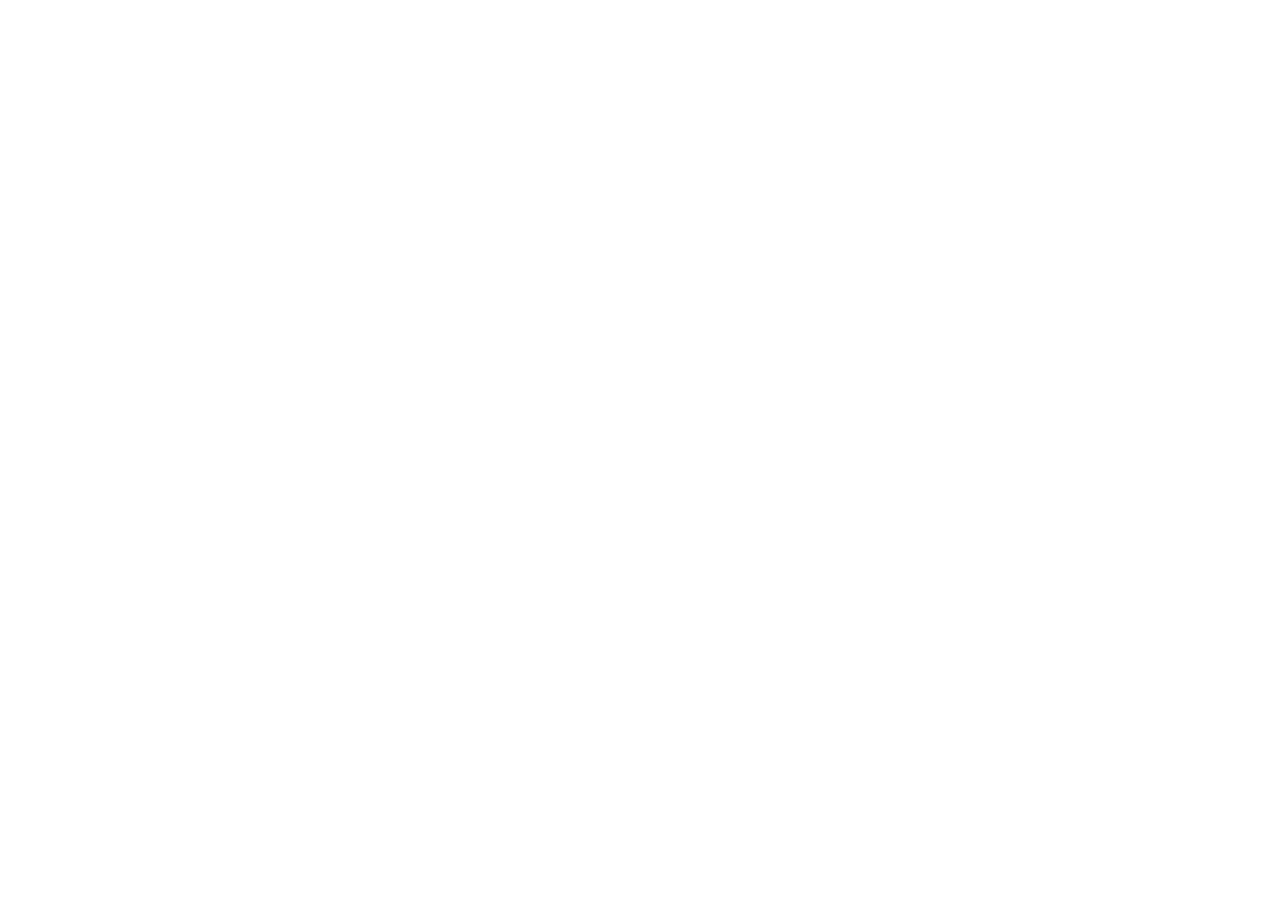
==== commit bc8f18c7: "Әсем Жол переехала на gamemetric.dev/asem/: asemface.com теперь переадресует туда с теми же параметр" ====
--- a/index.html
+++ b/index.html
@@ -2,105 +2,40 @@
 <html lang="ru">
 <head>
 <meta charset="utf-8">
-<meta name="viewport" content="width=device-width, initial-scale=1, viewport-fit=cover, user-scalable=no">
-<title>Әсем Жол — гонки на машинах по Алматы, играть онлайн бесплатно</title>
-<meta name="description" content="Бесплатные гонки на машинах в браузере: ночной Алматы, Медеу, Шымбулак, Капчагай, Чарын, Кольсай и новогодняя Астана. Сюжет из 7 глав, гараж, нитро, обгоны. Без скачивания, на телефоне и ПК.">
-<link rel="canonical" href="https://asemface.com/">
-<link rel="alternate" hreflang="ru" href="https://asemface.com/?lang=ru">
-<link rel="alternate" hreflang="en" href="https://asemface.com/?lang=en">
-<link rel="alternate" hreflang="x-default" href="https://asemface.com/">
-<link rel="icon" href="favicon.svg" type="image/svg+xml">
-<link rel="apple-touch-icon" href="icon-180.png">
-<link rel="manifest" href="manifest.webmanifest">
-<meta name="apple-mobile-web-app-capable" content="yes">
-<meta name="mobile-web-app-capable" content="yes">
-<meta name="apple-mobile-web-app-status-bar-style" content="black-translucent">
-<meta name="apple-mobile-web-app-title" content="Әсем Жол">
-<meta name="theme-color" content="#070b1a">
-<meta property="og:type" content="website">
-<meta property="og:url" content="https://asemface.com/">
-<meta property="og:title" content="Әсем Жол — гонки на машинах по Алматы и горам">
-<meta property="og:description" content="Ночной Алматы, Медеу, Шымбулак, Капчагай, Чарын, Кольсай и Астана. Семь глав сюжета, гараж и свободная езда прямо в браузере, бесплатно.">
-<meta property="og:image" content="https://asemface.com/og.png">
-<meta property="og:image:width" content="1200">
-<meta property="og:image:height" content="630">
-<meta name="twitter:card" content="summary_large_image">
-<script type="application/ld+json">
-{
- "@context": "https://schema.org",
- "@type": "VideoGame",
- "name": "Әсем Жол",
- "alternateName": "Asem Road",
- "url": "https://asemface.com/",
- "image": "https://asemface.com/og.png",
- "description": "Бесплатные гонки на машинах в браузере: ночной Алматы, Медеу, Шымбулак, Капчагай, Чарын, Кольсай и новогодняя Астана. Сюжет из 7 глав, гараж, нитро, обгоны. Без скачивания, на телефоне и ПК.",
- "genre": [
-  "Racing",
-  "Arcade",
-  "Driving"
- ],
- "gamePlatform": [
-  "Web browser",
-  "Android",
-  "iOS",
-  "Windows",
-  "macOS"
- ],
- "applicationCategory": "Game",
- "operatingSystem": "Any",
- "inLanguage": [
-  "ru",
-  "en"
- ],
- "isAccessibleForFree": true,
- "offers": {
-  "@type": "Offer",
-  "price": "0",
-  "priceCurrency": "USD"
- },
- "author": {
-  "@type": "Organization",
-  "name": "TEMIRLAB",
-  "url": "https://temirlab.com/"
- }
-}
+<meta name="viewport" content="width=device-width, initial-scale=1">
+<title>Әсем Жол переехала на gamemetric.dev/asem/</title>
+<meta name="robots" content="noindex">
+<link rel="canonical" href="https://gamemetric.dev/asem/">
+<link rel="icon" href="data:image/svg+xml,%3Csvg xmlns='http://www.w3.org/2000/svg' viewBox='0 0 32 32'%3E%3Crect width='32' height='32' rx='7' fill='%23ff8a3d'/%3E%3C/svg%3E">
+<script>
+  // Әсем Жол now lives at gamemetric.dev/asem/. The saves of this browser go along in the address
+  // (#move=<base64url of {key: value}>), the game puts them back into its own storage once.
+  (function () {
+    var to = 'https://gamemetric.dev/asem/' + location.search;
+    try {
+      var data = {};
+      var n = 0;
+      for (var i = 0; i < localStorage.length; i++) {
+        var k = localStorage.key(i);
+        if (k && k.indexOf('asem.') === 0) {
+          data[k] = localStorage.getItem(k);
+          n++;
+        }
+      }
+      if (n) to += '#move=' + btoa(unescape(encodeURIComponent(JSON.stringify(data)))).replace(/\+/g, '-').replace(/\//g, '_').replace(/=+$/, '');
+    } catch (e) {}
+    location.replace(to);
+  })();
 </script>
-<link rel="stylesheet" href="style.css">
-<script type="module" src="js/main.js"></script>
+<noscript><meta http-equiv="refresh" content="0; url=https://gamemetric.dev/asem/"></noscript>
+<style>
+  :root { color-scheme: dark; }
+  body { margin: 0; min-height: 100dvh; display: grid; place-items: center; background: #070b1a; color: #f3eef6;
+         font-family: "Segoe UI", system-ui, -apple-system, Roboto, Arial, sans-serif; text-align: center; padding: 24px; }
+  a { color: #ffb547; }
+</style>
 </head>
 <body>
-<canvas id="game" aria-label="Әсем Жол"></canvas>
-
-<div class="hud" id="hud" hidden>
-  <div class="hud-block hud-left">
-    <p class="speed"><b id="hudSpeed">0</b> <span id="hudKmh">км/ч</span></p>
-    <p class="dist" id="hudDist"></p>
-    <div class="nitro" aria-hidden="true"><i id="hudNitro"></i></div>
-  </div>
-  <div class="hud-block hud-center">
-    <p class="time" id="hudTime">0</p>
-    <p class="zone" id="hudZone"></p>
-    <p class="place" id="hudPlace"></p>
-    <p class="style-total" id="hudStyle"></p>
-    <p class="style-gain" id="hudGain" aria-hidden="true"></p>
-  </div>
-  <div class="hud-right">
-    <div class="hud-btns">
-      <button type="button" class="icon-btn" id="pauseBtn" aria-label="Пауза">II</button>
-      <button type="button" class="icon-btn" id="musicBtn" aria-label="Музыка">♪</button>
-      <button type="button" class="icon-btn" id="muteBtn">Звук</button>
-    </div>
-    <button type="button" class="icon-btn" id="fullBtn" aria-label="На весь экран" hidden></button>
-  </div>
-</div>
-
-<div class="banner" id="banner" aria-live="polite"></div>
-<div class="ach-toast" id="achToast" aria-live="polite"></div>
-<button type="button" class="nitro-btn" id="nitroBtn" hidden aria-label="Нитро">N</button>
-<button type="button" class="horn-btn" id="hornBtn" hidden>Бип</button>
-
-<div id="ui"></div>
-
-<noscript><p class="noscript">Для игры нужен JavaScript.</p></noscript>
+<p>Әсем Жол теперь здесь: <a href="https://gamemetric.dev/asem/">gamemetric.dev/asem/</a></p>
 </body>
 </html>
